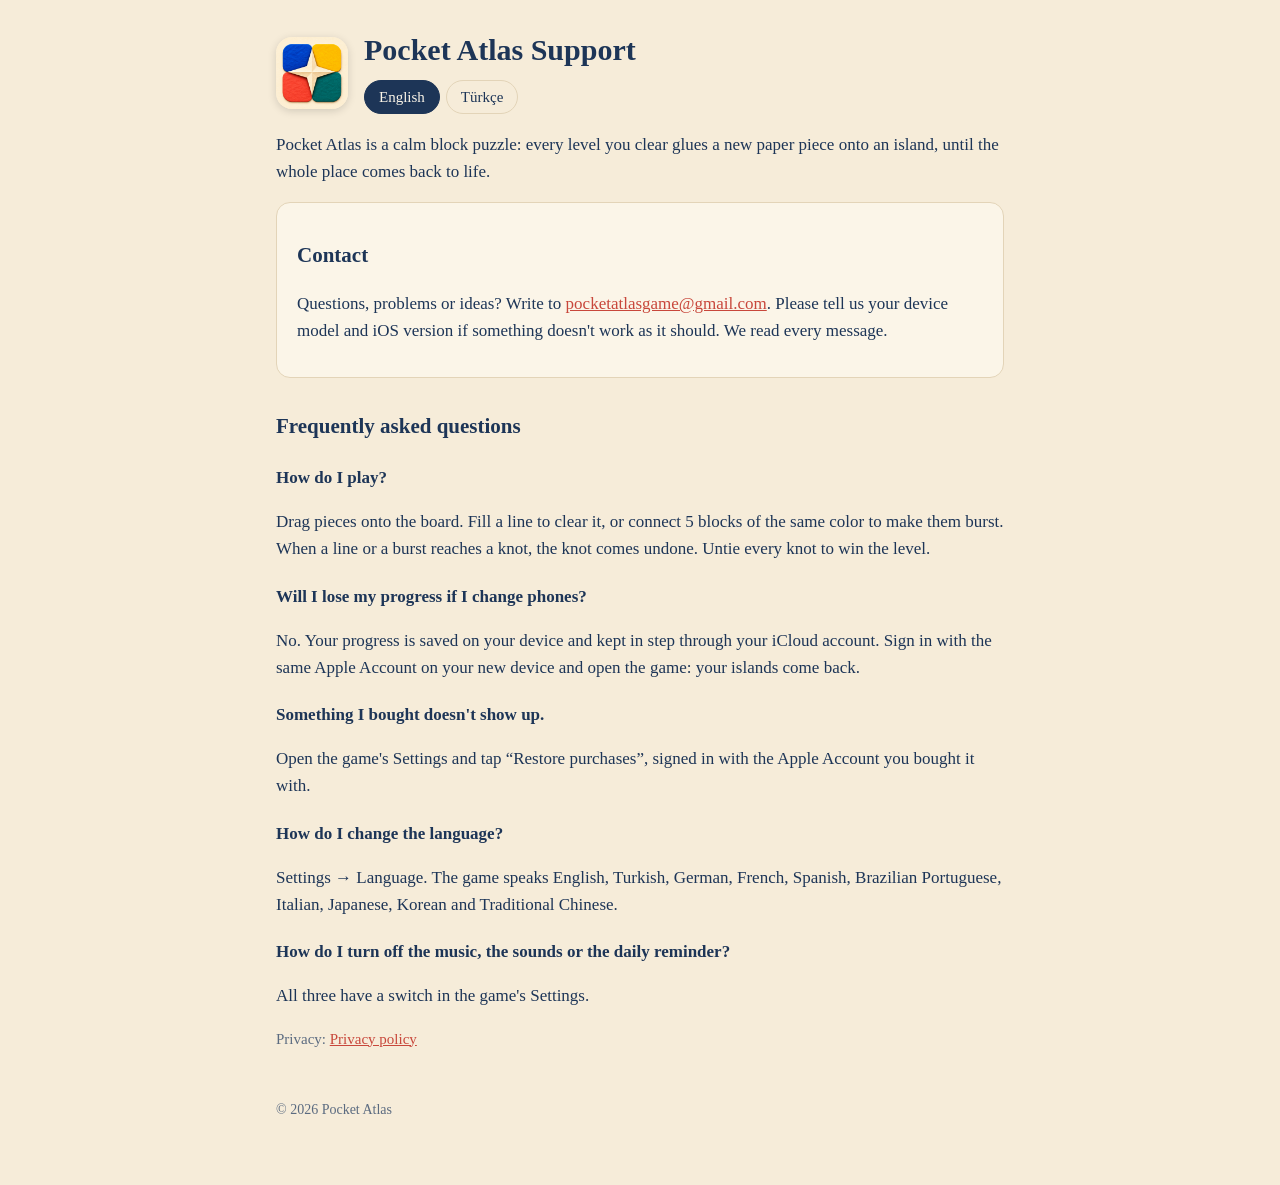
==== index.html @ 5bf4e528 "Pocket Atlas support and privacy pages" ====
<!doctype html>
<html lang="en">
<head>
<meta charset="utf-8">
<meta name="viewport" content="width=device-width, initial-scale=1">
<title>Pocket Atlas – Support</title>
<meta name="description" content="Help and contact for Pocket Atlas, the calm block puzzle that restores paper islands.">
<link rel="icon" href="icon.png">
<link rel="stylesheet" href="style.css">
</head>
<body>
<main>
<header>
  <img src="icon.png" alt="Pocket Atlas icon">
  <div>
    <h1><span lang="en">Pocket Atlas Support</span><span lang="tr">Pocket Atlas Destek</span></h1>
    <nav class="lang"><button data-l="en">English</button><button data-l="tr">Türkçe</button></nav>
  </div>
</header>

<section lang="en">
  <p>Pocket Atlas is a calm block puzzle: every level you clear glues a new paper piece onto an island, until the whole place comes back to life.</p>
  <div class="card">
    <h2>Contact</h2>
    <p>Questions, problems or ideas? Write to <a href="mailto:pocketatlasgame@gmail.com">pocketatlasgame@gmail.com</a>. Please tell us your device model and iOS version if something doesn't work as it should. We read every message.</p>
  </div>

  <h2>Frequently asked questions</h2>
  <h3>How do I play?</h3>
  <p>Drag pieces onto the board. Fill a line to clear it, or connect 5 blocks of the same color to make them burst. When a line or a burst reaches a knot, the knot comes undone. Untie every knot to win the level.</p>
  <h3>Will I lose my progress if I change phones?</h3>
  <p>No. Your progress is saved on your device and kept in step through your iCloud account. Sign in with the same Apple Account on your new device and open the game: your islands come back.</p>
  <h3>Something I bought doesn't show up.</h3>
  <p>Open the game's Settings and tap “Restore purchases”, signed in with the Apple Account you bought it with.</p>
  <h3>How do I change the language?</h3>
  <p>Settings → Language. The game speaks English, Turkish, German, French, Spanish, Brazilian Portuguese, Italian, Japanese, Korean and Traditional Chinese.</p>
  <h3>How do I turn off the music, the sounds or the daily reminder?</h3>
  <p>All three have a switch in the game's Settings.</p>
  <p class="muted">Privacy: <a href="privacy.html">Privacy policy</a></p>
</section>

<section lang="tr">
  <p>Pocket Atlas sakin bir blok bulmaca: geçtiğin her bölüm bir adaya kâğıttan yeni bir parça yapıştırır ve ada adım adım yeniden canlanır.</p>
  <div class="card">
    <h2>İletişim</h2>
    <p>Sorun, soru ya da öneri mi var? <a href="mailto:pocketatlasgame@gmail.com">pocketatlasgame@gmail.com</a> adresine yaz. Bir şey düzgün çalışmıyorsa cihaz modelini ve iOS sürümünü de belirtirsen seviniriz. Her mesajı okuyoruz.</p>
  </div>

  <h2>Sık sorulan sorular</h2>
  <h3>Nasıl oynanır?</h3>
  <p>Parçaları tablaya sürükle. Bir satırı doldurarak temizle ya da aynı renkten 5 taşı birleştirip patlat. Satır ya da patlama bir düğüme ulaştığında düğüm çözülür. Bütün düğümleri çöz, bölümü kazan.</p>
  <h3>Telefon değiştirirsem ilerlemem kaybolur mu?</h3>
  <p>Hayır. İlerlemen cihazında saklanır ve iCloud hesabın üzerinden eşitlenir. Yeni cihazda aynı Apple Hesabı ile giriş yapıp oyunu aç; adaların geri gelir.</p>
  <h3>Satın aldığım bir şey görünmüyor.</h3>
  <p>Oyunun Ayarlar ekranında “Satın alımları geri yükle”ye dokun; satın alırken kullandığın Apple Hesabı ile giriş yapmış ol.</p>
  <h3>Dili nasıl değiştiririm?</h3>
  <p>Ayarlar → Dil. Oyun Türkçe, İngilizce, Almanca, Fransızca, İspanyolca, Brezilya Portekizcesi, İtalyanca, Japonca, Korece ve Geleneksel Çince destekler.</p>
  <h3>Müziği, sesleri ya da günlük hatırlatmayı nasıl kapatırım?</h3>
  <p>Üçünün de oyunun Ayarlar ekranında bir anahtarı var.</p>
  <p class="muted">Gizlilik: <a href="privacy.html">Gizlilik politikası</a></p>
</section>

<footer>© 2026 Pocket Atlas</footer>
</main>
<script src="lang.js"></script>
</body>
</html>
---- style.css ----
:root { --paper: #f6ecd9; --card: #fbf5e8; --ink: #1d3557; --soft: #5b6b80; --red: #c8473b; --line: #e3d4b8; }
* { box-sizing: border-box; }
body { margin: 0; background: var(--paper); color: var(--ink); font: 17px/1.6 Georgia, "Times New Roman", serif; }
main { max-width: 760px; margin: 0 auto; padding: 32px 16px 64px; }
header { display: flex; align-items: center; gap: 16px; margin-bottom: 8px; }
header img { width: 72px; height: 72px; border-radius: 16px; box-shadow: 0 2px 8px rgba(0,0,0,.15); }
h1 { font-size: 30px; line-height: 1.2; margin: 0; }
h2 { font-size: 21px; margin: 32px 0 8px; }
h3 { font-size: 17px; margin: 20px 0 4px; }
p, li { color: var(--ink); }
.muted { color: var(--soft); font-size: 15px; }
.card { background: var(--card); border: 1px solid var(--line); border-radius: 14px; padding: 4px 20px 16px; margin-top: 16px; }
a { color: var(--red); }
nav.lang { margin: 12px 0 0; font-size: 15px; }
nav.lang button { font: inherit; background: none; border: 1px solid var(--line); border-radius: 20px; padding: 4px 14px; color: var(--ink); cursor: pointer; margin-right: 6px; }
nav.lang button[aria-pressed="true"] { background: var(--ink); color: var(--card); border-color: var(--ink); }
[lang="tr"] { display: none; }
body.tr [lang="en"] { display: none; }
body.tr [lang="tr"] { display: block; }
footer { margin-top: 48px; font-size: 14px; color: var(--soft); }
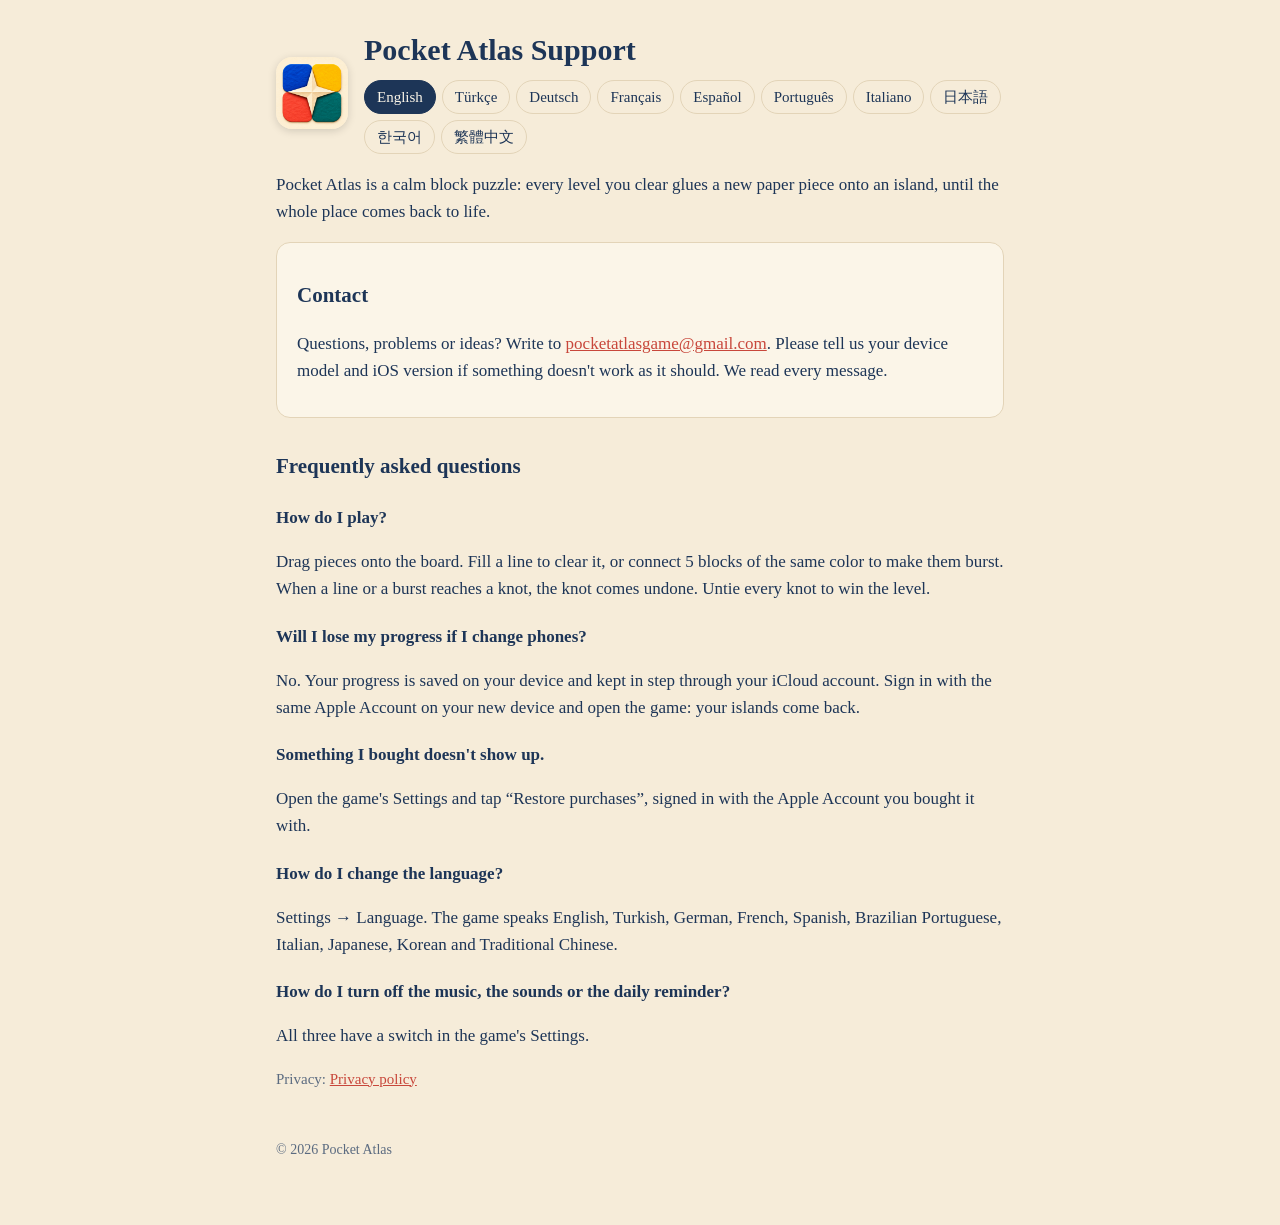
==== commit ece292c2: "Support and privacy pages in all ten of the game's languages" ====
--- a/index.html
+++ b/index.html
@@ -13,8 +13,8 @@
 <header>
   <img src="icon.png" alt="Pocket Atlas icon">
   <div>
-    <h1><span lang="en">Pocket Atlas Support</span><span lang="tr">Pocket Atlas Destek</span></h1>
-    <nav class="lang"><button data-l="en">English</button><button data-l="tr">Türkçe</button></nav>
+    <h1><span lang="en">Pocket Atlas Support</span><span lang="tr">Pocket Atlas Destek</span><span lang="de">Pocket Atlas Support</span><span lang="fr">Assistance Pocket Atlas</span><span lang="es">Soporte de Pocket Atlas</span><span lang="pt-BR">Suporte do Pocket Atlas</span><span lang="it">Supporto di Pocket Atlas</span><span lang="ja">Pocket Atlas サポート</span><span lang="ko">Pocket Atlas 지원</span><span lang="zh-Hant">Pocket Atlas 支援</span></h1>
+    <nav class="lang"><button data-l="en">English</button><button data-l="tr">Türkçe</button><button data-l="de">Deutsch</button><button data-l="fr">Français</button><button data-l="es">Español</button><button data-l="pt-BR">Português</button><button data-l="it">Italiano</button><button data-l="ja">日本語</button><button data-l="ko">한국어</button><button data-l="zh-Hant">繁體中文</button></nav>
   </div>
 </header>
 
@@ -36,7 +36,7 @@
   <p>Settings → Language. The game speaks English, Turkish, German, French, Spanish, Brazilian Portuguese, Italian, Japanese, Korean and Traditional Chinese.</p>
   <h3>How do I turn off the music, the sounds or the daily reminder?</h3>
   <p>All three have a switch in the game's Settings.</p>
-  <p class="muted">Privacy: <a href="privacy.html">Privacy policy</a></p>
+  <p class="muted">Privacy: <a href="privacy.html" data-page="privacy.html">Privacy policy</a></p>
 </section>
 
 <section lang="tr">
@@ -57,7 +57,175 @@
   <p>Ayarlar → Dil. Oyun Türkçe, İngilizce, Almanca, Fransızca, İspanyolca, Brezilya Portekizcesi, İtalyanca, Japonca, Korece ve Geleneksel Çince destekler.</p>
   <h3>Müziği, sesleri ya da günlük hatırlatmayı nasıl kapatırım?</h3>
   <p>Üçünün de oyunun Ayarlar ekranında bir anahtarı var.</p>
-  <p class="muted">Gizlilik: <a href="privacy.html">Gizlilik politikası</a></p>
+  <p class="muted">Gizlilik: <a href="privacy.html" data-page="privacy.html">Gizlilik politikası</a></p>
+</section>
+
+<section lang="de">
+  <p>Pocket Atlas ist ein entspanntes Block-Puzzle: Jedes Level, das du schaffst, klebt ein neues Papierteil auf eine Insel, bis der ganze Ort wieder zum Leben erwacht.</p>
+  <div class="card">
+    <h2>Kontakt</h2>
+    <p>Fragen, Probleme oder Ideen? Schreib an <a href="mailto:pocketatlasgame@gmail.com">pocketatlasgame@gmail.com</a>. Wenn etwas nicht richtig funktioniert, nenn uns bitte dein Gerätemodell und deine iOS-Version. Wir lesen jede Nachricht.</p>
+  </div>
+
+  <h2>Häufige Fragen</h2>
+  <h3>Wie spielt man?</h3>
+  <p>Zieh Teile aufs Spielfeld. Füll eine Reihe, um sie zu räumen, oder verbinde 5 Blöcke derselben Farbe, damit sie platzen. Erreicht eine Reihe oder ein Platzen einen Knoten, löst er sich. Löse alle Knoten, um das Level zu gewinnen.</p>
+  <h3>Verliere ich meinen Fortschritt, wenn ich das Handy wechsle?</h3>
+  <p>Nein. Dein Fortschritt wird auf deinem Gerät gespeichert und über deinen iCloud-Account abgeglichen. Melde dich auf dem neuen Gerät mit demselben Apple Account an und öffne das Spiel: Deine Inseln sind wieder da.</p>
+  <h3>Ein Kauf wird nicht angezeigt.</h3>
+  <p>Öffne die Einstellungen des Spiels und tippe auf „Käufe wiederherstellen“. Du musst dabei mit dem Apple Account angemeldet sein, mit dem du gekauft hast.</p>
+  <h3>Wie ändere ich die Sprache?</h3>
+  <p>Einstellungen → Sprache. Das Spiel gibt es auf Deutsch, Englisch, Türkisch, Französisch, Spanisch, brasilianischem Portugiesisch, Italienisch, Japanisch, Koreanisch und traditionellem Chinesisch.</p>
+  <h3>Wie schalte ich Musik, Soundeffekte oder die tägliche Erinnerung aus?</h3>
+  <p>Für alle drei gibt es einen Schalter in den Einstellungen des Spiels.</p>
+  <p class="muted">Datenschutz: <a href="privacy.html" data-page="privacy.html">Datenschutzerklärung</a></p>
+</section>
+
+<section lang="fr">
+  <p>Pocket Atlas est un puzzle de blocs tout en douceur&nbsp;: chaque niveau réussi colle une nouvelle pièce de papier sur une île, jusqu'à ce que l'endroit tout entier reprenne vie.</p>
+  <div class="card">
+    <h2>Contact</h2>
+    <p>Une question, un problème ou une idée&nbsp;? Écris à <a href="mailto:pocketatlasgame@gmail.com">pocketatlasgame@gmail.com</a>. Si quelque chose ne fonctionne pas comme prévu, indique-nous le modèle de ton appareil et ta version d'iOS. Nous lisons tous les messages.</p>
+  </div>
+
+  <h2>Questions fréquentes</h2>
+  <h3>Comment jouer&nbsp;?</h3>
+  <p>Fais glisser les pièces sur le plateau. Complète une ligne pour l'effacer, ou réunis 5 blocs de la même couleur pour les faire éclater. Quand une ligne ou une explosion atteint un nœud, il se dénoue. Dénoue tous les nœuds pour gagner le niveau.</p>
+  <h3>Vais-je perdre ma progression si je change de téléphone&nbsp;?</h3>
+  <p>Non. Ta progression est enregistrée sur ton appareil et synchronisée avec ton compte iCloud. Connecte-toi avec le même compte Apple sur ton nouvel appareil et ouvre le jeu&nbsp;: tes îles reviennent.</p>
+  <h3>Un achat n'apparaît pas.</h3>
+  <p>Ouvre les Réglages du jeu et touche «&nbsp;Restaurer les achats&nbsp;», en étant connecté avec le compte Apple qui a servi à l'achat.</p>
+  <h3>Comment changer de langue&nbsp;?</h3>
+  <p>Réglages → Langue. Le jeu existe en français, anglais, turc, allemand, espagnol, portugais du Brésil, italien, japonais, coréen et chinois traditionnel.</p>
+  <h3>Comment couper la musique, les effets sonores ou le rappel quotidien&nbsp;?</h3>
+  <p>Chacun a son interrupteur dans les Réglages du jeu.</p>
+  <p class="muted">Confidentialité&nbsp;: <a href="privacy.html" data-page="privacy.html">Politique de confidentialité</a></p>
+</section>
+
+<section lang="es">
+  <p>Pocket Atlas es un puzle de bloques tranquilo: cada nivel que superas pega una nueva pieza de papel en una isla, hasta que todo el lugar vuelve a la vida.</p>
+  <div class="card">
+    <h2>Contacto</h2>
+    <p>¿Preguntas, problemas o ideas? Escribe a <a href="mailto:pocketatlasgame@gmail.com">pocketatlasgame@gmail.com</a>. Si algo no funciona como debería, indícanos el modelo de tu dispositivo y tu versión de iOS. Leemos todos los mensajes.</p>
+  </div>
+
+  <h2>Preguntas frecuentes</h2>
+  <h3>¿Cómo se juega?</h3>
+  <p>Arrastra piezas al tablero. Completa una línea para borrarla, o junta 5 bloques del mismo color para que exploten. Cuando una línea o una explosión llega a un nudo, el nudo se desata. Desata todos los nudos para ganar el nivel.</p>
+  <h3>¿Pierdo mi progreso si cambio de teléfono?</h3>
+  <p>No. Tu progreso se guarda en tu dispositivo y se sincroniza con tu cuenta de iCloud. Inicia sesión con la misma cuenta de Apple en el dispositivo nuevo y abre el juego: tus islas volverán.</p>
+  <h3>No aparece algo que compré.</h3>
+  <p>Abre los Ajustes del juego y toca «Restaurar compras», con la sesión iniciada en la cuenta de Apple con la que compraste.</p>
+  <h3>¿Cómo cambio el idioma?</h3>
+  <p>Ajustes → Idioma. El juego está en español, inglés, turco, alemán, francés, portugués de Brasil, italiano, japonés, coreano y chino tradicional.</p>
+  <h3>¿Cómo desactivo la música, los efectos de sonido o el recordatorio diario?</h3>
+  <p>Los tres tienen un interruptor en los Ajustes del juego.</p>
+  <p class="muted">Privacidad: <a href="privacy.html" data-page="privacy.html">Política de privacidad</a></p>
+</section>
+
+<section lang="pt-BR">
+  <p>Pocket Atlas é um quebra-cabeça de blocos tranquilo: cada nível que você passa cola uma nova peça de papel em uma ilha, até o lugar inteiro voltar à vida.</p>
+  <div class="card">
+    <h2>Contato</h2>
+    <p>Dúvidas, problemas ou ideias? Escreva para <a href="mailto:pocketatlasgame@gmail.com">pocketatlasgame@gmail.com</a>. Se algo não funcionar como deveria, informe o modelo do seu aparelho e a versão do iOS. Lemos todas as mensagens.</p>
+  </div>
+
+  <h2>Perguntas frequentes</h2>
+  <h3>Como se joga?</h3>
+  <p>Arraste as peças para o tabuleiro. Complete uma linha para limpá-la, ou junte 5 blocos da mesma cor para estourá-los. Quando uma linha ou um estouro alcança um nó, o nó se desata. Desate todos os nós para vencer o nível.</p>
+  <h3>Vou perder meu progresso se trocar de celular?</h3>
+  <p>Não. Seu progresso fica salvo no seu aparelho e é sincronizado pela sua conta do iCloud. Entre com a mesma Conta Apple no aparelho novo e abra o jogo: suas ilhas voltam.</p>
+  <h3>Uma compra não aparece.</h3>
+  <p>Abra os Ajustes do jogo e toque em “Restaurar compras”, com a sessão iniciada na Conta Apple usada na compra.</p>
+  <h3>Como mudo o idioma?</h3>
+  <p>Ajustes → Idioma. O jogo está disponível em português do Brasil, inglês, turco, alemão, francês, espanhol, italiano, japonês, coreano e chinês tradicional.</p>
+  <h3>Como desligo a música, os efeitos sonoros ou o lembrete diário?</h3>
+  <p>Os três têm uma chave nos Ajustes do jogo.</p>
+  <p class="muted">Privacidade: <a href="privacy.html" data-page="privacy.html">Política de privacidade</a></p>
+</section>
+
+<section lang="it">
+  <p>Pocket Atlas è un puzzle a blocchi rilassante: ogni livello che superi incolla un nuovo pezzo di carta su un'isola, finché l'intero luogo torna a vivere.</p>
+  <div class="card">
+    <h2>Contatti</h2>
+    <p>Domande, problemi o idee? Scrivi a <a href="mailto:pocketatlasgame@gmail.com">pocketatlasgame@gmail.com</a>. Se qualcosa non funziona come dovrebbe, indicaci il modello del tuo dispositivo e la versione di iOS. Leggiamo ogni messaggio.</p>
+  </div>
+
+  <h2>Domande frequenti</h2>
+  <h3>Come si gioca?</h3>
+  <p>Trascina i pezzi sulla griglia. Completa una linea per eliminarla, oppure unisci 5 blocchi dello stesso colore per farli scoppiare. Quando una linea o uno scoppio raggiunge un nodo, il nodo si scioglie. Sciogli tutti i nodi per vincere il livello.</p>
+  <h3>Perdo i miei progressi se cambio telefono?</h3>
+  <p>No. I tuoi progressi sono salvati sul dispositivo e sincronizzati tramite il tuo account iCloud. Accedi con lo stesso Account Apple sul nuovo dispositivo e apri il gioco: le tue isole tornano.</p>
+  <h3>Un acquisto non compare.</h3>
+  <p>Apri le Impostazioni del gioco e tocca “Ripristina acquisti”, dopo aver effettuato l'accesso con l'Account Apple usato per l'acquisto.</p>
+  <h3>Come cambio la lingua?</h3>
+  <p>Impostazioni → Lingua. Il gioco è disponibile in italiano, inglese, turco, tedesco, francese, spagnolo, portoghese brasiliano, giapponese, coreano e cinese tradizionale.</p>
+  <h3>Come disattivo la musica, gli effetti sonori o il promemoria giornaliero?</h3>
+  <p>Tutti e tre hanno un interruttore nelle Impostazioni del gioco.</p>
+  <p class="muted">Privacy: <a href="privacy.html" data-page="privacy.html">Informativa sulla privacy</a></p>
+</section>
+
+<section lang="ja">
+  <p>Pocket Atlas は、のんびり遊べるブロックパズルです。レベルをクリアするたびに島へ新しい紙のパーツが貼られ、やがて島全体がよみがえります。</p>
+  <div class="card">
+    <h2>お問い合わせ</h2>
+    <p>ご質問、不具合、アイデアがあれば <a href="mailto:pocketatlasgame@gmail.com">pocketatlasgame@gmail.com</a> までお送りください。うまく動かない場合は、お使いのデバイスの機種と iOS のバージョンもお知らせください。メッセージはすべて読んでいます。</p>
+  </div>
+
+  <h2>よくある質問</h2>
+  <h3>遊び方は？</h3>
+  <p>ピースを盤面にドラッグします。ラインをそろえると消え、同じ色のブロックを 5 つつなげるとバーストします。ラインやバーストが結び目に届くと、結び目がほどけます。すべての結び目をほどくとレベルクリアです。</p>
+  <h3>機種変更すると進行状況は消えますか？</h3>
+  <p>消えません。進行状況はデバイスに保存され、iCloud アカウントを通じて同期されます。新しいデバイスで同じ Apple Account にサインインしてゲームを開けば、島が戻ってきます。</p>
+  <h3>購入したものが表示されません。</h3>
+  <p>購入に使った Apple Account にサインインした状態で、ゲームの「設定」から「購入を復元」をタップしてください。</p>
+  <h3>言語を変えるには？</h3>
+  <p>設定 → 言語。ゲームは日本語、英語、トルコ語、ドイツ語、フランス語、スペイン語、ポルトガル語（ブラジル）、イタリア語、韓国語、繁体字中国語に対応しています。</p>
+  <h3>音楽、効果音、毎日のリマインダーをオフにするには？</h3>
+  <p>3 つともゲームの「設定」にスイッチがあります。</p>
+  <p class="muted">プライバシー：<a href="privacy.html" data-page="privacy.html">プライバシーポリシー</a></p>
+</section>
+
+<section lang="ko">
+  <p>Pocket Atlas는 편안한 블록 퍼즐이에요. 레벨을 깰 때마다 섬에 새 종이 조각이 붙고, 결국 섬 전체가 다시 살아나요.</p>
+  <div class="card">
+    <h2>문의</h2>
+    <p>질문, 문제, 아이디어가 있다면 <a href="mailto:pocketatlasgame@gmail.com">pocketatlasgame@gmail.com</a>으로 보내 주세요. 제대로 작동하지 않는 부분이 있다면 기기 모델과 iOS 버전도 함께 알려 주세요. 모든 메시지를 읽고 있어요.</p>
+  </div>
+
+  <h2>자주 묻는 질문</h2>
+  <h3>어떻게 플레이하나요?</h3>
+  <p>조각을 보드로 드래그하세요. 줄을 꽉 채우면 사라지고, 같은 색 블록 5개를 이으면 터져요. 줄이나 터짐이 매듭에 닿으면 매듭이 풀려요. 매듭을 모두 풀면 레벨 클리어예요.</p>
+  <h3>휴대폰을 바꾸면 진행 상황이 사라지나요?</h3>
+  <p>아니요. 진행 상황은 기기에 저장되고 iCloud 계정을 통해 동기화돼요. 새 기기에서 같은 Apple 계정으로 로그인하고 게임을 열면 섬이 그대로 돌아와요.</p>
+  <h3>구매한 항목이 보이지 않아요.</h3>
+  <p>구매할 때 사용한 Apple 계정으로 로그인한 상태에서 게임의 설정에 들어가 '구매 항목 복원'을 탭하세요.</p>
+  <h3>언어는 어떻게 바꾸나요?</h3>
+  <p>설정 → 언어. 게임은 한국어, 영어, 터키어, 독일어, 프랑스어, 스페인어, 브라질 포르투갈어, 이탈리아어, 일본어, 번체 중국어를 지원해요.</p>
+  <h3>음악, 효과음, 매일 알림은 어떻게 끄나요?</h3>
+  <p>세 가지 모두 게임의 설정에 스위치가 있어요.</p>
+  <p class="muted">개인정보: <a href="privacy.html" data-page="privacy.html">개인정보 처리방침</a></p>
+</section>
+
+<section lang="zh-Hant">
+  <p>Pocket Atlas 是一款悠閒的方塊拼圖遊戲：每過一關，就會在島上貼上一塊新的紙片，直到整座島重新恢復生機。</p>
+  <div class="card">
+    <h2>聯絡我們</h2>
+    <p>有問題、遇到狀況或有好點子嗎？請寫信到 <a href="mailto:pocketatlasgame@gmail.com">pocketatlasgame@gmail.com</a>。如果有功能運作不正常，請一併告訴我們你的裝置型號和 iOS 版本。每封信我們都會讀。</p>
+  </div>
+
+  <h2>常見問題</h2>
+  <h3>怎麼玩？</h3>
+  <p>把拼塊拖到盤面上。填滿一整行就會消除，或連起 5 個同色方塊讓它們爆開。消除的行或爆開碰到繩結時，繩結就會解開。解開所有繩結即可過關。</p>
+  <h3>換手機後進度會不見嗎？</h3>
+  <p>不會。進度會存在你的裝置上，並透過你的 iCloud 帳號同步。在新裝置上登入同一個 Apple 帳號並打開遊戲，你的島嶼就會回來。</p>
+  <h3>買過的項目沒有出現。</h3>
+  <p>請用購買時的 Apple 帳號登入，然後在遊戲的「設定」中點一下「恢復購買項目」。</p>
+  <h3>要怎麼更改語言？</h3>
+  <p>設定 → 語言。遊戲支援繁體中文、英文、土耳其文、德文、法文、西班牙文、巴西葡萄牙文、義大利文、日文和韓文。</p>
+  <h3>要怎麼關閉音樂、音效或每日提醒？</h3>
+  <p>三者在遊戲的「設定」中都有開關。</p>
+  <p class="muted">隱私權：<a href="privacy.html" data-page="privacy.html">隱私權政策</a></p>
 </section>
 
 <footer>© 2026 Pocket Atlas</footer>
--- a/style.css
+++ b/style.css
@@ -11,10 +11,15 @@
 .muted { color: var(--soft); font-size: 15px; }
 .card { background: var(--card); border: 1px solid var(--line); border-radius: 14px; padding: 4px 20px 16px; margin-top: 16px; }
 a { color: var(--red); }
-nav.lang { margin: 12px 0 0; font-size: 15px; }
-nav.lang button { font: inherit; background: none; border: 1px solid var(--line); border-radius: 20px; padding: 4px 14px; color: var(--ink); cursor: pointer; margin-right: 6px; }
+nav.lang { margin: 12px 0 0; font-size: 15px; display: flex; flex-wrap: wrap; gap: 6px; }
+nav.lang button { font: inherit; background: none; border: 1px solid var(--line); border-radius: 20px; padding: 4px 12px; color: var(--ink); cursor: pointer; }
 nav.lang button[aria-pressed="true"] { background: var(--ink); color: var(--card); border-color: var(--ink); }
-[lang="tr"] { display: none; }
-body.tr [lang="en"] { display: none; }
-body.tr [lang="tr"] { display: block; }
+/* lang.js hides every language but the reader's; without it only English shows. Only texts inside
+   the body: lang.js also sets <html lang>, which must never be hidden. */
+body:not(.js) [lang]:not([lang="en"]) { display: none; }
+[hidden] { display: none !important; }
+:lang(ja) body { font-family: "Hiragino Mincho ProN", "Yu Mincho", serif; }
+:lang(ko) body { font-family: "AppleMyungjo", "Nanum Myeongjo", serif; }
+:lang(zh-Hant) body { font-family: "Songti TC", "PMingLiU", serif; }
 footer { margin-top: 48px; font-size: 14px; color: var(--soft); }
+ul { padding-left: 22px; } li { margin: 4px 0; }
